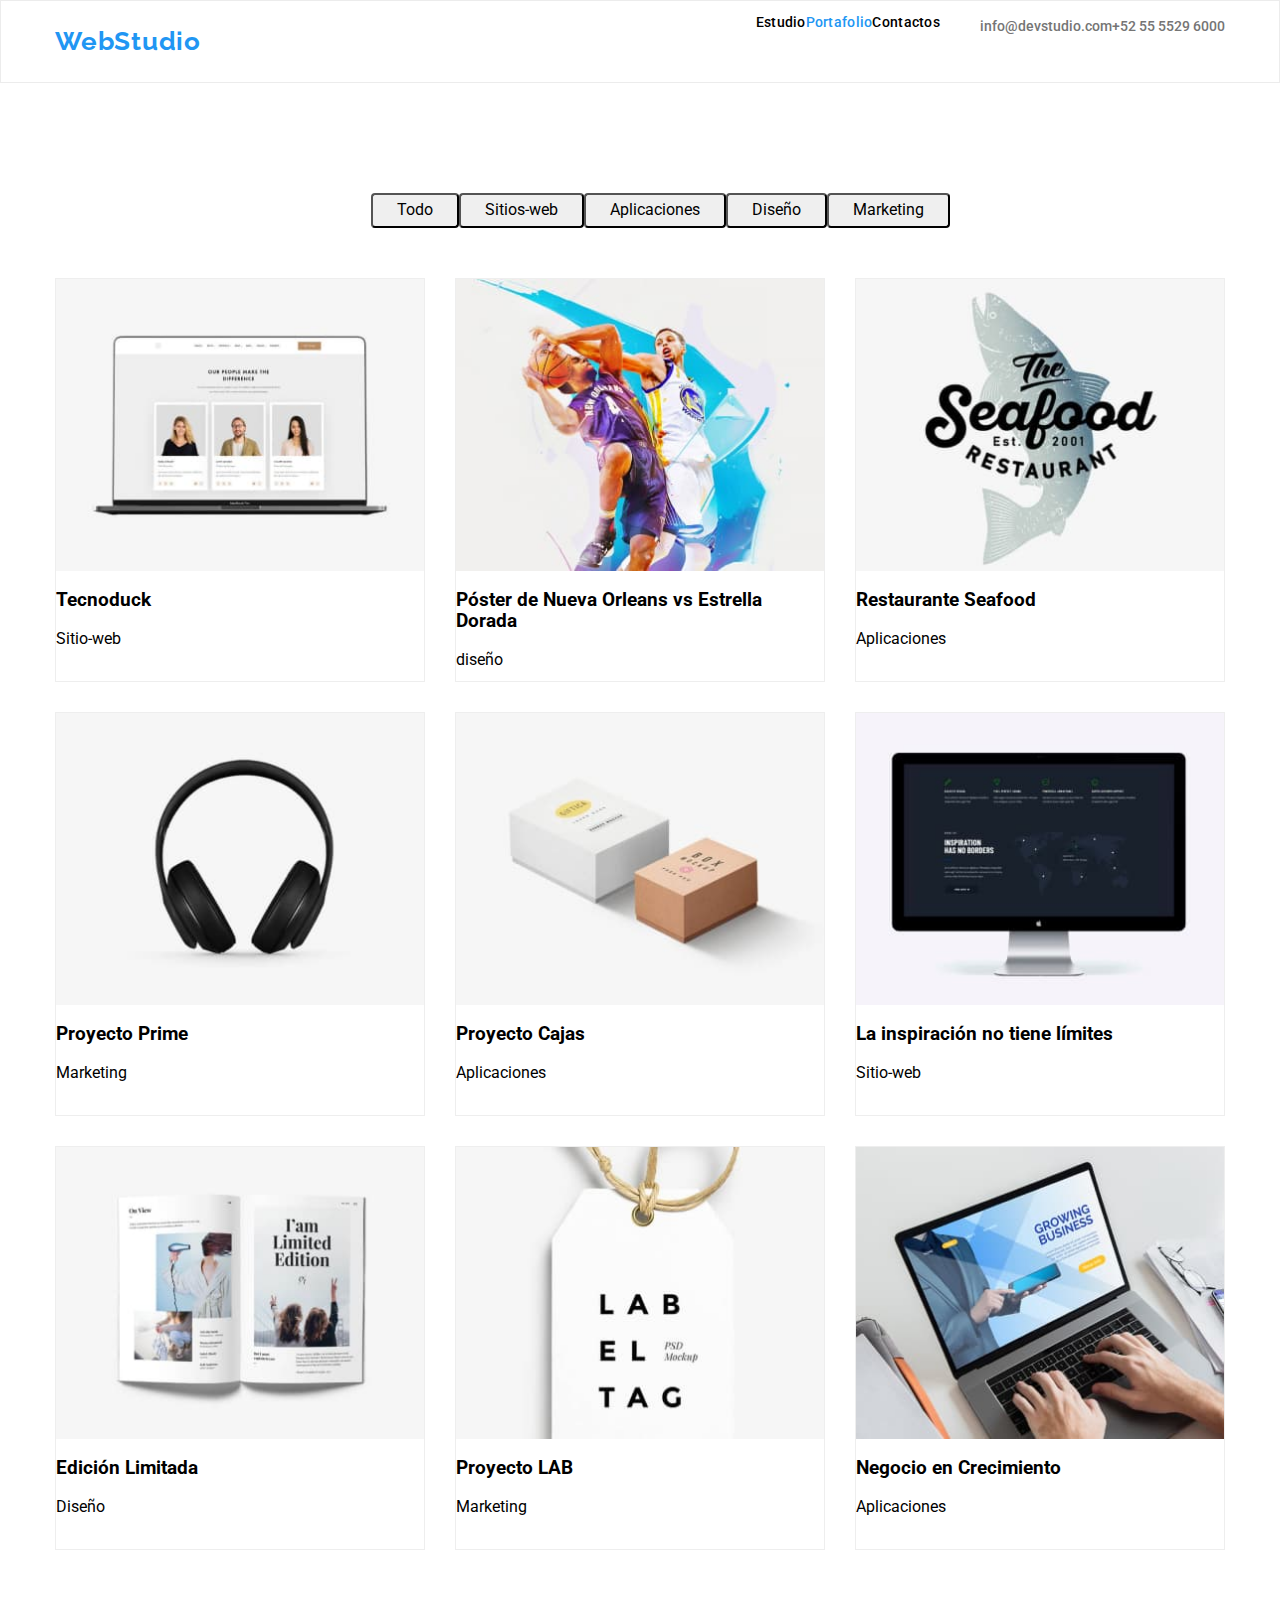
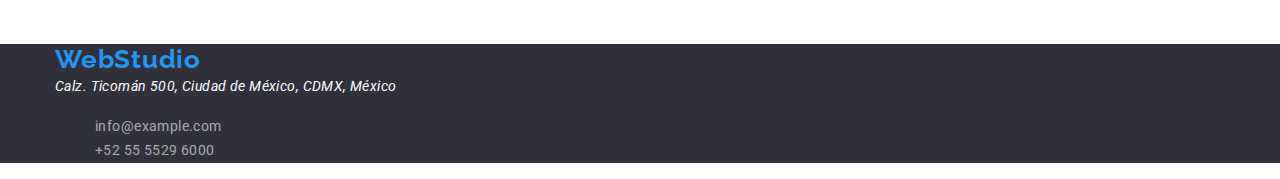
==== portfolio.html @ 45475346 "Fix" ====
<!DOCTYPE html>
<html lang="en">
  <head>
    <meta charset="UTF-8" />
    <meta http-equiv="X-UA-Compatible" content="IE=edge" />
    <meta name="viewport" content="width=device-width, initial-scale=1.0" />
    <title>Portafolio</title>
    <link
      rel="stylesheet"
      href="https://cdnjs.cloudflare.com/ajax/libs/modern-normalize/1.0.0/modern-normalize.min.css"
    />
    <link rel="stylesheet" href="./css/styles.css" />
    <link rel="preconnect" href="https://fonts.googleapis.com" />
    <link rel="preconnect" href="https://fonts.gstatic.com" crossorigin />
    <link
      href="https://fonts.googleapis.com/css2?family=Raleway:ital,wght@0,100;0,200;0,300;0,400;0,500;0,600;0,700;0,800;0,900;1,100;1,200;1,300;1,400;1,500;1,600;1,700;1,800;1,900&family=Roboto:ital,wght@0,100;0,300;0,400;0,500;0,700;0,900;1,100;1,300;1,400;1,500;1,700;1,900&display=swap"
      rel="stylesheet"
    />
  </head>
  <body>
    <section>
      <header>
        <div class="flex container">
          <a class="logo" href="./index.html">WebStudio</a>
          <nav>
            <ul class="flex navigation">
              <li><a class="link-page" href="./index.html">Estudio</a></li>
              <li>
                <a class="link-page current" href="./portfolio.html"
                  >Portafolio</a
                >
              </li>
              <li><a class="link-page" href="/contactos">Contactos</a></li>
            </ul>
          </nav>
          <ul class="flex">
            <li>
              <a
                class="contact-header header-mail"
                href="mailto:info@devstudio.com"
                >info@devstudio.com</a
              >
            </li>
            <li>
              <a class="contact-header header-phone" href="tel:+525555296000"
                >+52 55 5529 6000</a
              >
            </li>
          </ul>
        </div>
      </header>
    </section>
    <section class="section">
      <main>
        <div class="container">
          <ul class="filter flex">
            <li>
              <button class="categories all" type="button">Todo</button>
            </li>
            <li>
              <button class="categories sites" type="button">Sitios-web</button>
            </li>
            <li>
              <button class="categories apps" type="button">
                Aplicaciones
              </button>
            </li>
            <li>
              <button class="categories design" type="button">Diseño</button>
            </li>
            <li>
              <button class="categories marketing" type="button">
                Marketing
              </button>
            </li>
          </ul>
        </div>
        <div class="container">
          <ul class="projects flex">
            <li class="project-card">
              <a href="a">
                <img
                  src="./images/tecnoduck.jpg"
                  alt="Tecnoduck"
                  width="370"
                  height="294"
                />
                <h3>Tecnoduck</h3>
                <p>Sitio-web</p>
              </a>
            </li>
            <li class="project-card">
              <a href="a">
                <img
                  src="./images/poster.jpg"
                  alt="Poster basket"
                  width="370"
                  height="294"
                />
                <h3>Póster de Nueva Orleans vs Estrella Dorada</h3>
                <p>diseño</p>
              </a>
            </li>
            <li class="project-card">
              <a href="a">
                <img
                  src="./images/seafood.jpg"
                  alt="Restaurante Seafood"
                  width="370"
                  height="294"
                />
                <h3>Restaurante Seafood</h3>
                <p>Aplicaciones</p>
              </a>
            </li>
            <li class="project-card">
              <a href="a">
                <img
                  src="./images/prime.jpg"
                  alt="Proyecto Prime"
                  width="370"
                  height="294"
                />
                <h3>Proyecto Prime</h3>
                <p>Marketing</p>
              </a>
            </li>
            <li class="project-card">
              <a href="a">
                <img
                  src="./images/boxes.jpg"
                  alt="Proyecto cajas"
                  width="370"
                  height="294"
                />
                <h3>Proyecto Cajas</h3>
                <p>Aplicaciones</p>
              </a>
            </li>
            <li class="project-card">
              <a href="a">
                <img
                  src="./images/inspiration.jpg"
                  alt="La inspiración no tiene límites"
                  width="370"
                  height="294"
                />
                <h3>La inspiración no tiene límites</h3>
                <p>Sitio-web</p>
              </a>
            </li>
            <li class="project-card">
              <a href="a">
                <img
                  src="./images/limited.jpg"
                  alt="Edición limitada"
                  width="370"
                  height="294"
                />
                <h3>Edición Limitada</h3>
                <p>Diseño</p>
              </a>
            </li>
            <li class="project-card">
              <a href="a">
                <img
                  src="./images/lab.jpg"
                  alt="Proyecto LAB"
                  width="370"
                  height="294"
                />
                <h3>Proyecto LAB</h3>
                <p>Marketing</p>
              </a>
            </li>
            <li class="project-card">
              <a href="a">
                <img
                  src="./images/growing.jpg"
                  alt="Negocio en crecimiento"
                  width="370"
                  height="294"
                />
                <h3>Negocio en Crecimiento</h3>
                <p>Aplicaciones</p>
              </a>
            </li>
          </ul>
        </div>
      </main>
    </section>
    <section>
      <footer>
        <div class="container">
          <a class="logo logo-footer" href="./index.html">WebStudio</a>
          <address>Calz. Ticomán 500, Ciudad de México, CDMX, México</address>
          <ul>
            <li>
              <a
                class="contact-footer footer-mail"
                href="mailto:info@example.com"
                >info@example.com</a
              >
            </li>
            <li>
              <a class="contact-footer footer-phone" href="tel:+525555296000"
                >+52 55 5529 6000</a
              >
            </li>
          </ul>
        </div>
      </footer>
    </section>
  </body>
</html>
---- css/styles.css ----
body {
  font-family: roboto, sans-serif;
  font-style: normal;
  color: #212121;
}

.section {
  padding: 94px 0;
}

.container {
  justify-content: center;
  width: 1200px;
  padding: 0 15px;
  margin: 0 auto;
}

header {
  background: #ffffff;
  border: 1px solid #ececec;
}

img {
  display: block;
  max-width: 100%;
  height: auto;
}

.navigation {
  font-weight: 500;
  font-size: 14px;
  line-height: 1.14;
  letter-spacing: 0.02em;
}

.main-display {
  background: #2f303a;
}

.main-title {
  font-weight: 900;
  font-size: 44px;
  line-height: 1.36;
  text-align: center;
  letter-spacing: 0.06em;
  text-transform: uppercase;
  color: #ffffff;
}

.logo {
  font-family: 'Raleway';
  font-style: normal;
  font-weight: 700;
  font-size: 26px;
  line-height: 1.2;
  letter-spacing: 0.03em;
  color: #2196f3;
  flex: auto;
  justify-content: flex-start;
  margin: 25px 0;
}

button {
  cursor: pointer;
}

button:focus {
  color: #2196f3;
}

.main-button {
  justify-content: center;
  padding: 10px 32px;
  gap: 10px;
  width: 261px;
  height: 50px;
  background: #2196f3;
  box-shadow: 0px 4px 4px rgba(0, 0, 0, 0.15);
  border-radius: 4px;
}

.button-title {
  width: 197px;
  height: 30px;
  font-weight: 700;
  font-size: 16px;
  line-height: 1.88;
  align-items: center;
  text-align: center;
  color: #ffffff;
}

ul {
  list-style: none;
}

.flex {
  display: flex;
}

.features {
  justify-content: space-between;
}

.feature {
  font-weight: 700;
  font-size: 14px;
  line-height: 1.14;
  letter-spacing: 0.03em;
  text-transform: uppercase;
}

.feature-text {
  font-weight: 400;
  font-size: 14px;
  line-height: 1.71;
  letter-spacing: 0.03em;
  color: #757575;
}

a {
  color: black;
  text-decoration: none;
}

a:hover {
  color: #2196f3;
}

a:focus {
  color: #2196f3;
}

.contact-header {
  flex-direction: row;
  justify-content: flex-end;
  color: #757575;
  font-weight: 500;
  font-size: 14px;
  line-height: 1.14;
}

.operations {
  justify-content: center;
}

.operation:not(last-child) {
  margin-right: 30.26px;
}

.operation-title {
  font-weight: 700;
  font-size: 36px;
  line-height: 1.17;
  text-align: center;
  letter-spacing: 0.03em;
}

.center {
  text-align: center;
}

.team {
  background: #f5f4fa;
}

.team-cards {
  justify-content: center;
}

.team-title {
  font-weight: 700;
  font-size: 36px;
  line-height: 1.17;
  text-align: center;
}

.card {
  width: 270px;
  height: 368px;
  background: #ffffff;
}

.card:not(:last-child) {
  margin-right: 36px;
}

.member {
  width: 270px;
  height: 260px;
}

.member-andres {
  font-weight: 500;
  font-size: 16px;
  line-height: 1.19;
  letter-spacing: 0.03em;
}

.member-carla {
  font-weight: 500;
  font-size: 16px;
  line-height: 1.19;
  letter-spacing: 0.03em;
}

.member-mario {
  font-weight: 500;
  font-size: 16px;
  line-height: 1.19;
  letter-spacing: 0.03em;
}

.member-pablo {
  font-weight: 500;
  font-size: 16px;
  line-height: 1.19;
  letter-spacing: 0.03em;
}

.filter:not(:last-child) {
  margin-right: 8px;
}

.filter {
  justify-content: center;
}

.projects {
  margin-top: 50px;
  margin-bottom: 0;
  flex-wrap: wrap;
  padding: 0;
  gap: 30px;
}

.project-card {
  width: 370px;
  height: 404px;
  border: 1px solid #eeeeee;
}

footer {
  background: #2f303a;
}

.contact-footer {
  font-weight: 400;
  font-size: 14px;
  line-height: 1.71;
  letter-spacing: 0.03em;
  color: rgba(255, 255, 255, 0.6);
}

address {
  font-weight: 400;
  font-size: 14px;
  line-height: 1.71;
  letter-spacing: 0.03em;
  color: #ffffff;
}

.categories {
  border-radius: 4px;
  padding: 6px 24px;
}

.categories:hover {
  color: #ffffff;
  background-color: #2196f3;
}

.categories:focus {
  color: #ffffff;
  background-color: #2196f3;
}

.link-page.current {
  color: #2196f3;
}
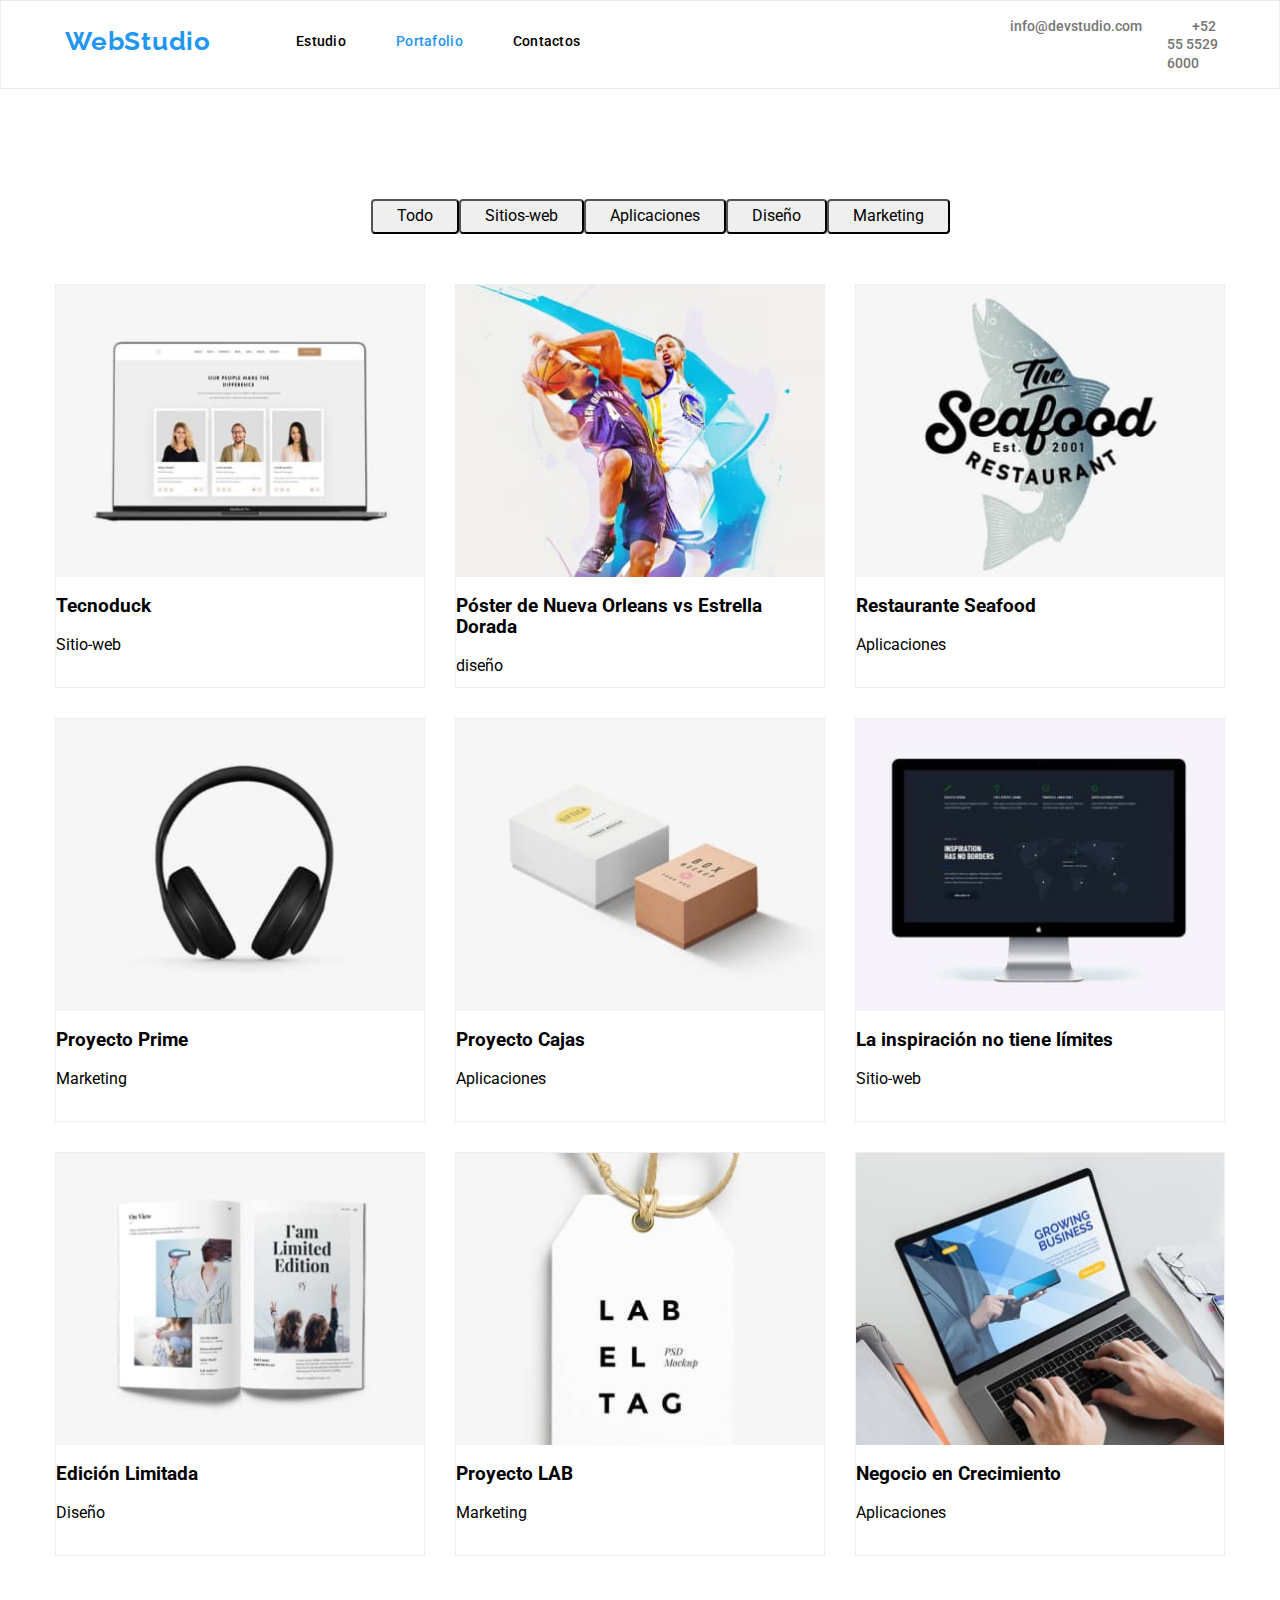
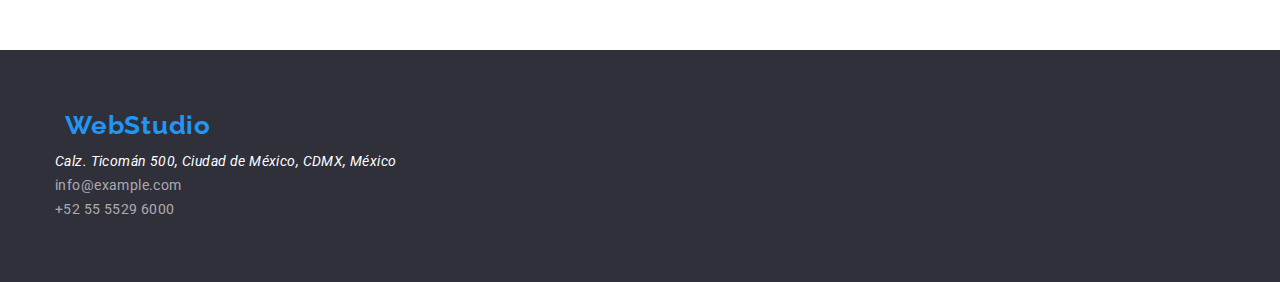
==== commit 15eb479d: "General Corrections and Button Fix" ====
--- a/portfolio.html
+++ b/portfolio.html
@@ -192,22 +192,24 @@
     <section>
       <footer>
         <div class="container">
-          <a class="logo logo-footer" href="./index.html">WebStudio</a>
-          <address>Calz. Ticomán 500, Ciudad de México, CDMX, México</address>
-          <ul>
-            <li>
-              <a
-                class="contact-footer footer-mail"
-                href="mailto:info@example.com"
-                >info@example.com</a
-              >
-            </li>
-            <li>
-              <a class="contact-footer footer-phone" href="tel:+525555296000"
-                >+52 55 5529 6000</a
-              >
-            </li>
-          </ul>
+          <div class="footer-content">
+            <a class="logo logo-footer" href="./index.html">WebStudio</a>
+            <address>Calz. Ticomán 500, Ciudad de México, CDMX, México</address>
+            <ul class="foot-info">
+              <li>
+                <a
+                  class="contact-footer footer-mail"
+                  href="mailto:info@example.com"
+                  >info@example.com</a
+                >
+              </li>
+              <li>
+                <a class="contact-footer footer-phone" href="tel:+525555296000"
+                  >+52 55 5529 6000</a
+                >
+              </li>
+            </ul>
+          </div>
         </div>
       </footer>
     </section>
--- a/css/styles.css
+++ b/css/styles.css
@@ -27,6 +27,8 @@
 }
 
 .navigation {
+  padding: 0;
+  margin: 33px 340px 33px 0;
   font-weight: 500;
   font-size: 14px;
   line-height: 1.14;
@@ -43,21 +45,22 @@
   line-height: 1.36;
   text-align: center;
   letter-spacing: 0.06em;
-  text-transform: uppercase;
   color: #ffffff;
 }
 
 .logo {
   font-family: 'Raleway';
-  font-style: normal;
   font-weight: 700;
   font-size: 26px;
   line-height: 1.2;
   letter-spacing: 0.03em;
   color: #2196f3;
-  flex: auto;
-  justify-content: flex-start;
-  margin: 25px 0;
+  padding: 10px;
+  margin: 15px 50px 15px 0;
+}
+
+.link-page {
+  padding: 15px 25px;
 }
 
 button {
@@ -69,24 +72,16 @@
 }
 
 .main-button {
-  justify-content: center;
   padding: 10px 32px;
-  gap: 10px;
-  width: 261px;
-  height: 50px;
   background: #2196f3;
-  box-shadow: 0px 4px 4px rgba(0, 0, 0, 0.15);
   border-radius: 4px;
+  margin 0 auto;
 }
 
 .button-title {
-  width: 197px;
-  height: 30px;
   font-weight: 700;
   font-size: 16px;
   line-height: 1.88;
-  align-items: center;
-  text-align: center;
   color: #ffffff;
 }
 
@@ -99,7 +94,8 @@
 }
 
 .features {
-  justify-content: space-between;
+  padding: 0;
+  gap: 30px;
 }
 
 .feature {
@@ -132,12 +128,20 @@
 }
 
 .contact-header {
-  flex-direction: row;
-  justify-content: flex-end;
+  padding: 0;
+  margin: 33px 0;
   color: #757575;
   font-weight: 500;
   font-size: 14px;
   line-height: 1.14;
+}
+
+.header-mail {
+  padding: 5px 25px;
+}
+
+.header-phone {
+  padding: 5px 5px 5px 25px;
 }
 
 .operations {
@@ -241,6 +245,7 @@
 }
 
 footer {
+  display: flex;
   background: #2f303a;
 }
 
@@ -258,6 +263,7 @@
   line-height: 1.71;
   letter-spacing: 0.03em;
   color: #ffffff;
+  margin-top: 9px;
 }
 
 .categories {
@@ -278,3 +284,13 @@
 .link-page.current {
   color: #2196f3;
 }
+
+.foot-info {
+  padding: 0;
+  margin: 0;
+}
+
+.footer-content {
+  margin: 60px 0;
+  justify-text: center;
+}
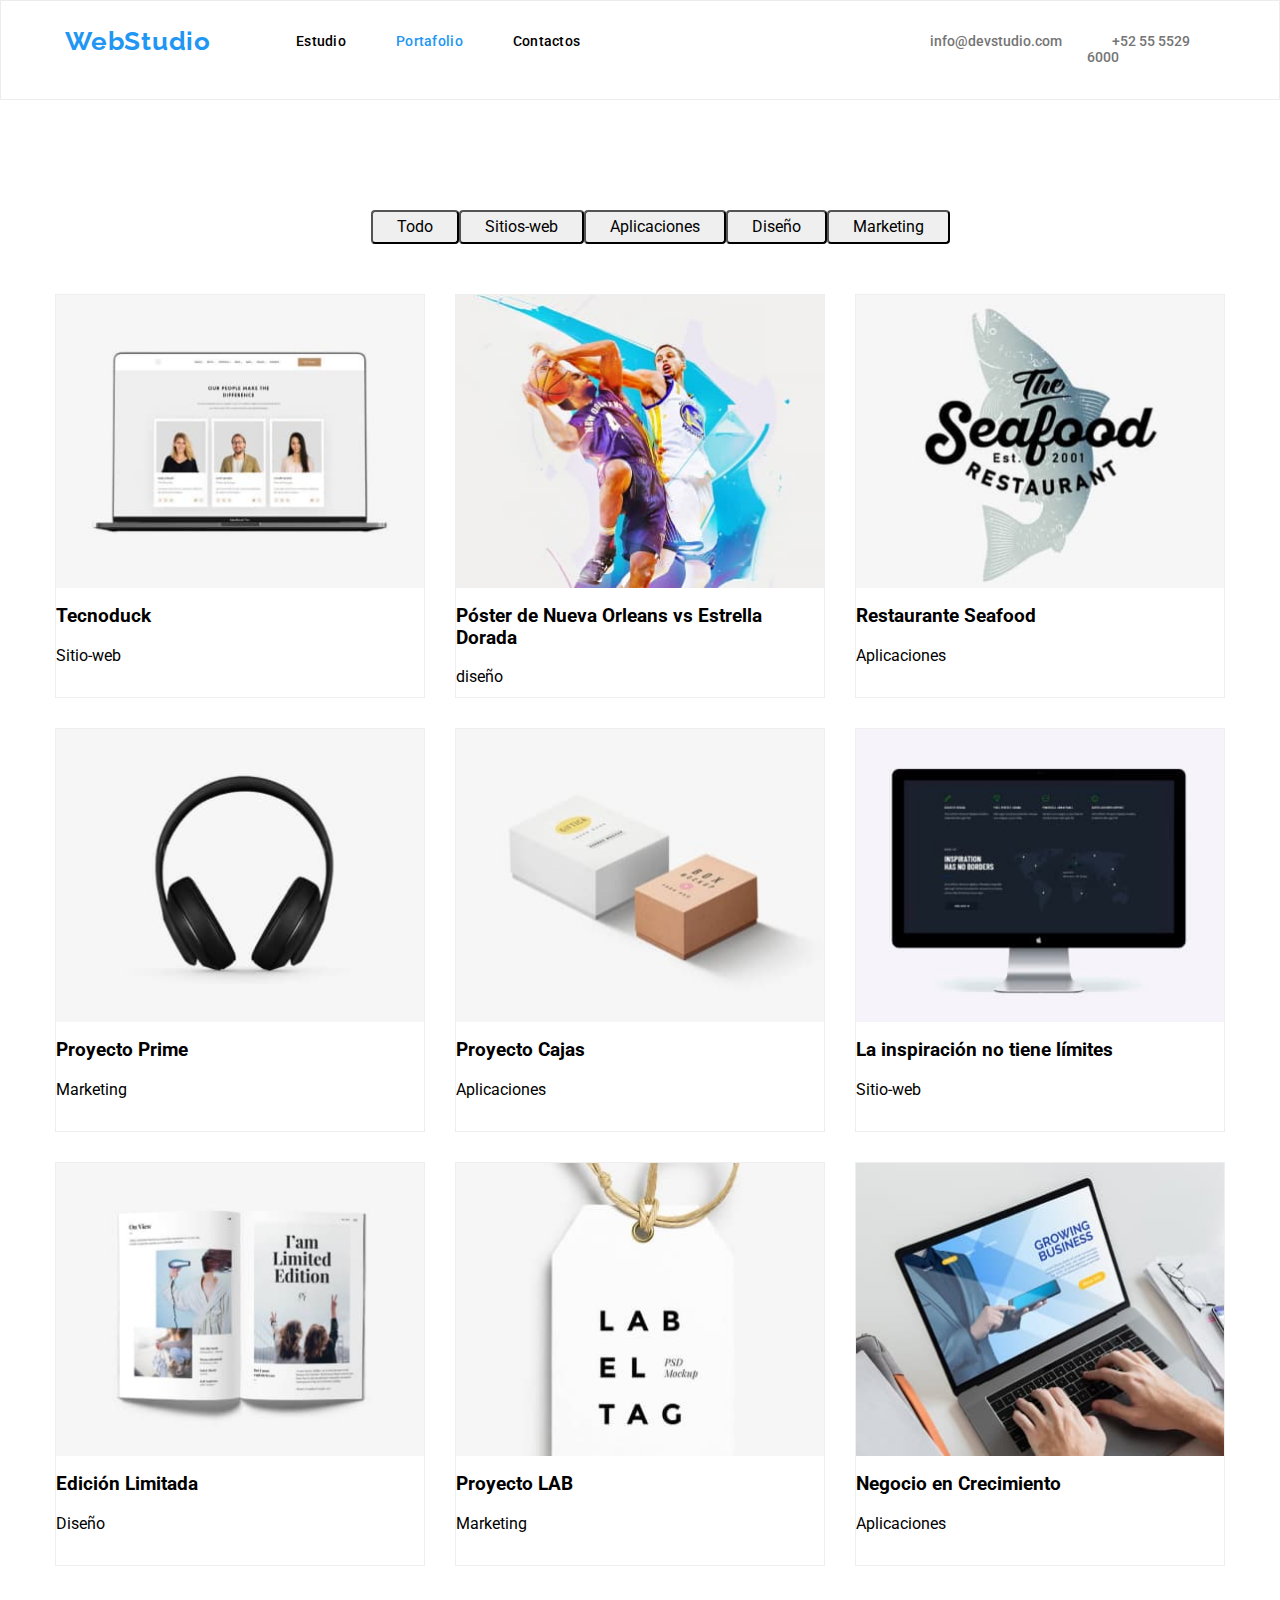
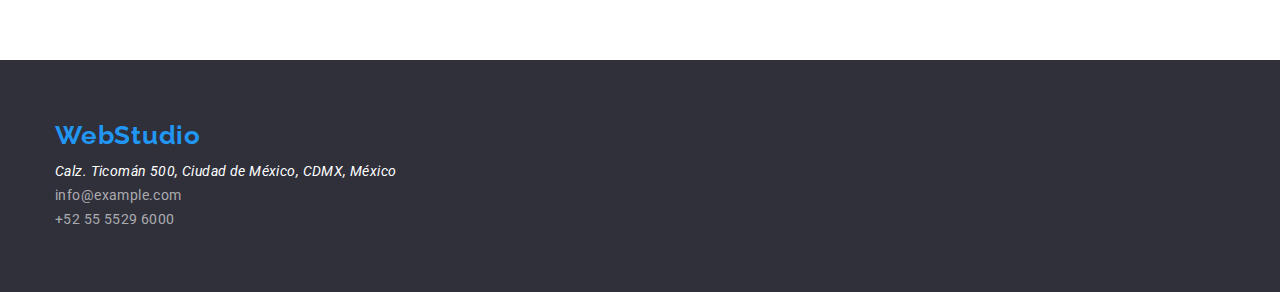
==== commit d0722559: "Logo Fix" ====
--- a/portfolio.html
+++ b/portfolio.html
@@ -21,7 +21,7 @@
     <section>
       <header>
         <div class="flex container">
-          <a class="logo" href="./index.html">WebStudio</a>
+          <a class="header-logo logo" href="./index.html">WebStudio</a>
           <nav>
             <ul class="flex navigation">
               <li><a class="link-page" href="./index.html">Estudio</a></li>
@@ -33,16 +33,14 @@
               <li><a class="link-page" href="/contactos">Contactos</a></li>
             </ul>
           </nav>
-          <ul class="flex">
-            <li>
-              <a
-                class="contact-header header-mail"
-                href="mailto:info@devstudio.com"
+          <ul class="contact-header flex">
+            <li>
+              <a class="header-mail" href="mailto:info@devstudio.com"
                 >info@devstudio.com</a
               >
             </li>
             <li>
-              <a class="contact-header header-phone" href="tel:+525555296000"
+              <a class="header-phone" href="tel:+525555296000"
                 >+52 55 5529 6000</a
               >
             </li>
--- a/css/styles.css
+++ b/css/styles.css
@@ -6,6 +6,10 @@
 
 .section {
   padding: 94px 0;
+}
+
+.semi-section {
+  padding: 94px 0 0 0;
 }
 
 .container {
@@ -28,7 +32,7 @@
 
 .navigation {
   padding: 0;
-  margin: 33px 340px 33px 0;
+  margin: 33px 300px 33px 0;
   font-weight: 500;
   font-size: 14px;
   line-height: 1.14;
@@ -55,12 +59,15 @@
   line-height: 1.2;
   letter-spacing: 0.03em;
   color: #2196f3;
+}
+
+.header-logo {
   padding: 10px;
   margin: 15px 50px 15px 0;
 }
 
 .link-page {
-  padding: 15px 25px;
+  margin: 15px 25px;
 }
 
 button {
@@ -75,7 +82,7 @@
   padding: 10px 32px;
   background: #2196f3;
   border-radius: 4px;
-  margin 0 auto;
+  margin: 0 auto;
 }
 
 .button-title {
@@ -129,27 +136,25 @@
 
 .contact-header {
   padding: 0;
-  margin: 33px 0;
+  margin: 33px 0 33px 0;
+  font-weight: 500;
+  font-size: 14px;
+  line-height: 1.14;
+}
+
+.header-mail {
   color: #757575;
-  font-weight: 500;
-  font-size: 14px;
-  line-height: 1.14;
-}
-
-.header-mail {
-  padding: 5px 25px;
+  margin: 5px 25px;
 }
 
 .header-phone {
-  padding: 5px 5px 5px 25px;
+  color: #757575;
+  margin: 5px 5px 5px 25px;
 }
 
 .operations {
-  justify-content: center;
-}
-
-.operation:not(last-child) {
-  margin-right: 30.26px;
+  padding: 0;
+  gap: 30.26px;
 }
 
 .operation-title {
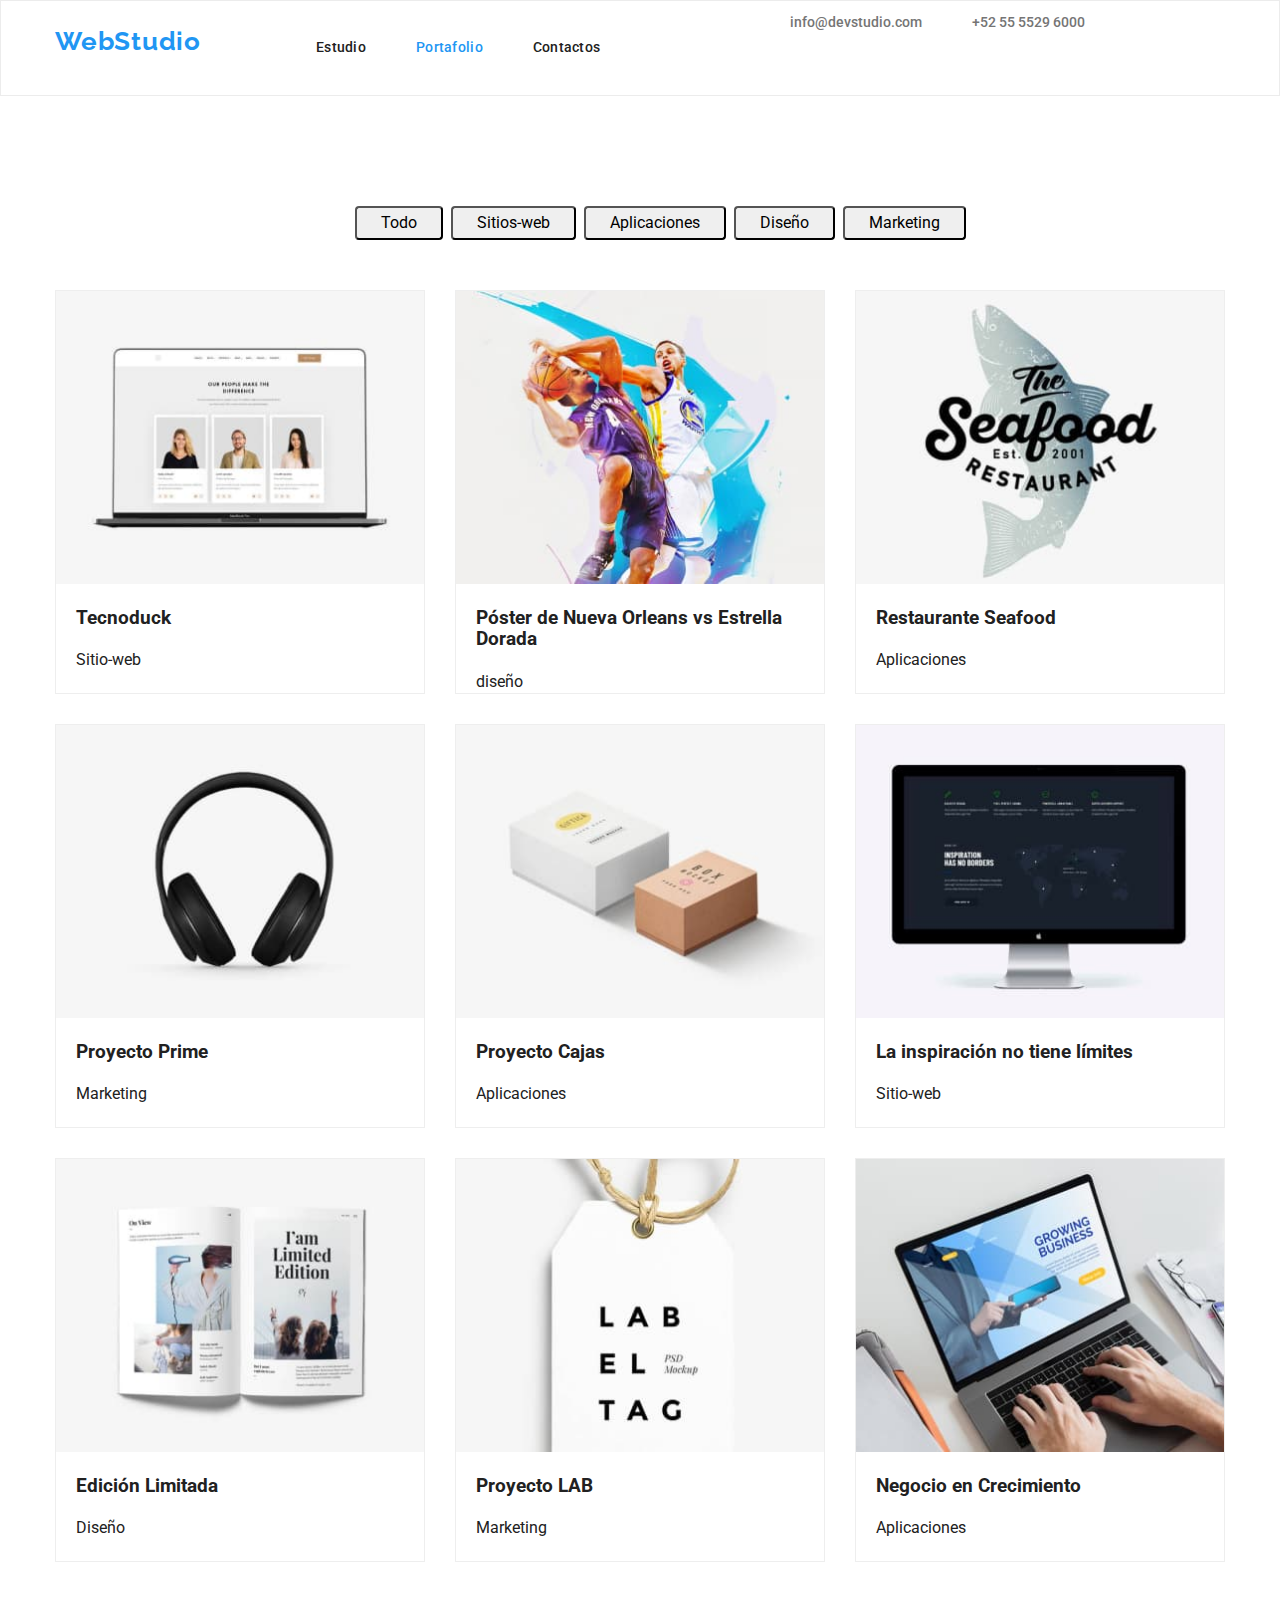
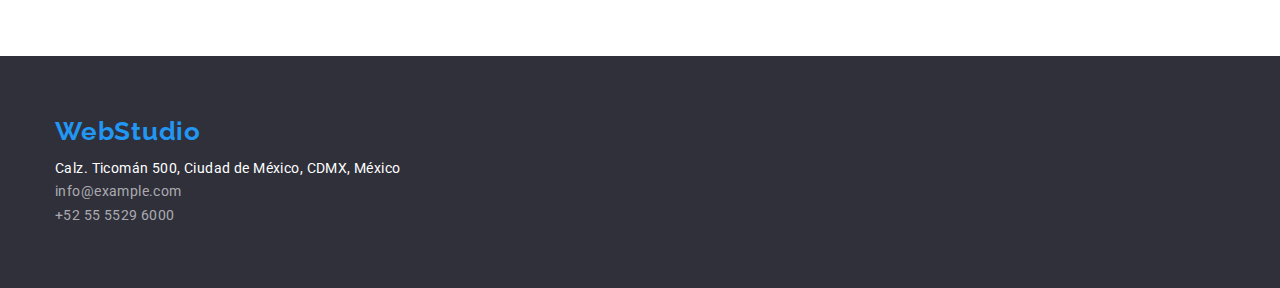
==== commit 87145bc3: "Correction 1" ====
--- a/portfolio.html
+++ b/portfolio.html
@@ -18,8 +18,8 @@
     />
   </head>
   <body>
-    <section>
-      <header>
+    <header>
+      <section>
         <div class="flex container">
           <a class="header-logo logo" href="./index.html">WebStudio</a>
           <nav>
@@ -46,10 +46,10 @@
             </li>
           </ul>
         </div>
-      </header>
-    </section>
-    <section class="section">
-      <main>
+      </section>
+    </header>
+    <main>
+      <section class="section">
         <div class="container">
           <ul class="filter flex">
             <li>
@@ -83,9 +83,10 @@
                   width="370"
                   height="294"
                 />
-                <h3>Tecnoduck</h3>
+                <div class="project-description">
+                <h3 class="project-title">Tecnoduck</h3>
                 <p>Sitio-web</p>
-              </a>
+              </a></div>
             </li>
             <li class="project-card">
               <a href="a">
@@ -95,9 +96,12 @@
                   width="370"
                   height="294"
                 />
-                <h3>Póster de Nueva Orleans vs Estrella Dorada</h3>
+                <div class="project-description">
+                <h3 class="project-title">
+                  Póster de Nueva Orleans vs Estrella Dorada
+                </h3>
                 <p>diseño</p>
-              </a>
+              </a></div>
             </li>
             <li class="project-card">
               <a href="a">
@@ -107,9 +111,10 @@
                   width="370"
                   height="294"
                 />
-                <h3>Restaurante Seafood</h3>
+                <div class="project-description">
+                <h3 class="project-title">Restaurante Seafood</h3>
                 <p>Aplicaciones</p>
-              </a>
+              </a></div>
             </li>
             <li class="project-card">
               <a href="a">
@@ -119,9 +124,10 @@
                   width="370"
                   height="294"
                 />
-                <h3>Proyecto Prime</h3>
+                <div class="project-description">
+                <h3 class="project-title">Proyecto Prime</h3>
                 <p>Marketing</p>
-              </a>
+              </a></div>
             </li>
             <li class="project-card">
               <a href="a">
@@ -131,9 +137,10 @@
                   width="370"
                   height="294"
                 />
-                <h3>Proyecto Cajas</h3>
+                <div class="project-description">
+                <h3 class="project-title">Proyecto Cajas</h3>
                 <p>Aplicaciones</p>
-              </a>
+              </a></div>
             </li>
             <li class="project-card">
               <a href="a">
@@ -143,9 +150,10 @@
                   width="370"
                   height="294"
                 />
-                <h3>La inspiración no tiene límites</h3>
+                <div class="project-description">
+                <h3 class="project-title">La inspiración no tiene límites</h3>
                 <p>Sitio-web</p>
-              </a>
+              </a></div>
             </li>
             <li class="project-card">
               <a href="a">
@@ -155,9 +163,10 @@
                   width="370"
                   height="294"
                 />
-                <h3>Edición Limitada</h3>
+                <div class="project-description">
+                <h3 class="project-title">Edición Limitada</h3>
                 <p>Diseño</p>
-              </a>
+              </a></div>
             </li>
             <li class="project-card">
               <a href="a">
@@ -167,9 +176,10 @@
                   width="370"
                   height="294"
                 />
-                <h3>Proyecto LAB</h3>
+                <div class="project-description">
+                <h3 class="project-title">Proyecto LAB</h3>
                 <p>Marketing</p>
-              </a>
+              </a></div>
             </li>
             <li class="project-card">
               <a href="a">
@@ -179,37 +189,36 @@
                   width="370"
                   height="294"
                 />
-                <h3>Negocio en Crecimiento</h3>
+                <div class="project-description">
+                <h3 class="project-title">Negocio en Crecimiento</h3>
                 <p>Aplicaciones</p>
-              </a>
-            </li>
-          </ul>
-        </div>
-      </main>
-    </section>
-    <section>
-      <footer>
+              </a></div>
+            </li>
+          </ul>
+        </div>
+      </section>
+    </main>
+    <footer>
+      <section>
         <div class="container">
-          <div class="footer-content">
-            <a class="logo logo-footer" href="./index.html">WebStudio</a>
-            <address>Calz. Ticomán 500, Ciudad de México, CDMX, México</address>
-            <ul class="foot-info">
-              <li>
-                <a
-                  class="contact-footer footer-mail"
-                  href="mailto:info@example.com"
-                  >info@example.com</a
-                >
-              </li>
-              <li>
-                <a class="contact-footer footer-phone" href="tel:+525555296000"
-                  >+52 55 5529 6000</a
-                >
-              </li>
-            </ul>
-          </div>
-        </div>
-      </footer>
-    </section>
+          <a class="logo logo-footer" href="./index.html">WebStudio</a>
+          <address>Calz. Ticomán 500, Ciudad de México, CDMX, México</address>
+          <ul class="foot-info">
+            <li>
+              <a
+                class="contact-footer footer-mail"
+                href="mailto:info@example.com"
+                >info@example.com</a
+              >
+            </li>
+            <li>
+              <a class="contact-footer footer-phone" href="tel:+525555296000"
+                >+52 55 5529 6000</a
+              >
+            </li>
+          </ul>
+        </div>
+      </section>
+    </footer>
   </body>
 </html>
--- a/css/styles.css
+++ b/css/styles.css
@@ -1,3 +1,24 @@
+html {
+  box-sizing: border-box;
+}
+
+*,
+*::after,
+*::before {
+  box-sizing: inherit;
+}
+
+h1,
+h2,
+h3,
+h4,
+h5,
+h6,
+p {
+  margin-top: 0;
+  margin-bottom: 0;
+}
+
 body {
   font-family: roboto, sans-serif;
   font-style: normal;
@@ -13,7 +34,6 @@
 }
 
 .container {
-  justify-content: center;
   width: 1200px;
   padding: 0 15px;
   margin: 0 auto;
@@ -31,8 +51,8 @@
 }
 
 .navigation {
-  padding: 0;
-  margin: 33px 300px 33px 0;
+  margin-left: 90px;
+  padding: 25px 0;
   font-weight: 500;
   font-size: 14px;
   line-height: 1.14;
@@ -62,8 +82,7 @@
 }
 
 .header-logo {
-  padding: 10px;
-  margin: 15px 50px 15px 0;
+  margin: 25px 0;
 }
 
 .link-page {
@@ -121,8 +140,14 @@
   color: #757575;
 }
 
+.ul {
+  list-style: none;
+  padding-left: 0;
+  margin: 0;
+}
+
 a {
-  color: black;
+  color: inherit;
   text-decoration: none;
 }
 
@@ -135,8 +160,7 @@
 }
 
 .contact-header {
-  padding: 0;
-  margin: 33px 0 33px 0;
+  margin-left: 100px;
   font-weight: 500;
   font-size: 14px;
   line-height: 1.14;
@@ -227,12 +251,9 @@
   letter-spacing: 0.03em;
 }
 
-.filter:not(:last-child) {
-  margin-right: 8px;
-}
-
 .filter {
   justify-content: center;
+  gap: 8px;
 }
 
 .projects {
@@ -243,6 +264,14 @@
   gap: 30px;
 }
 
+.project-title {
+  padding: 0 0 22px 0;
+}
+
+.project-description {
+  padding: 24px 20px;
+}
+
 .project-card {
   width: 370px;
   height: 404px;
@@ -250,7 +279,7 @@
 }
 
 footer {
-  display: flex;
+  padding: 60px 0;
   background: #2f303a;
 }
 
@@ -263,6 +292,7 @@
 }
 
 address {
+  font-style: inherit;
   font-weight: 400;
   font-size: 14px;
   line-height: 1.71;
@@ -294,8 +324,3 @@
   padding: 0;
   margin: 0;
 }
-
-.footer-content {
-  margin: 60px 0;
-  justify-text: center;
-}
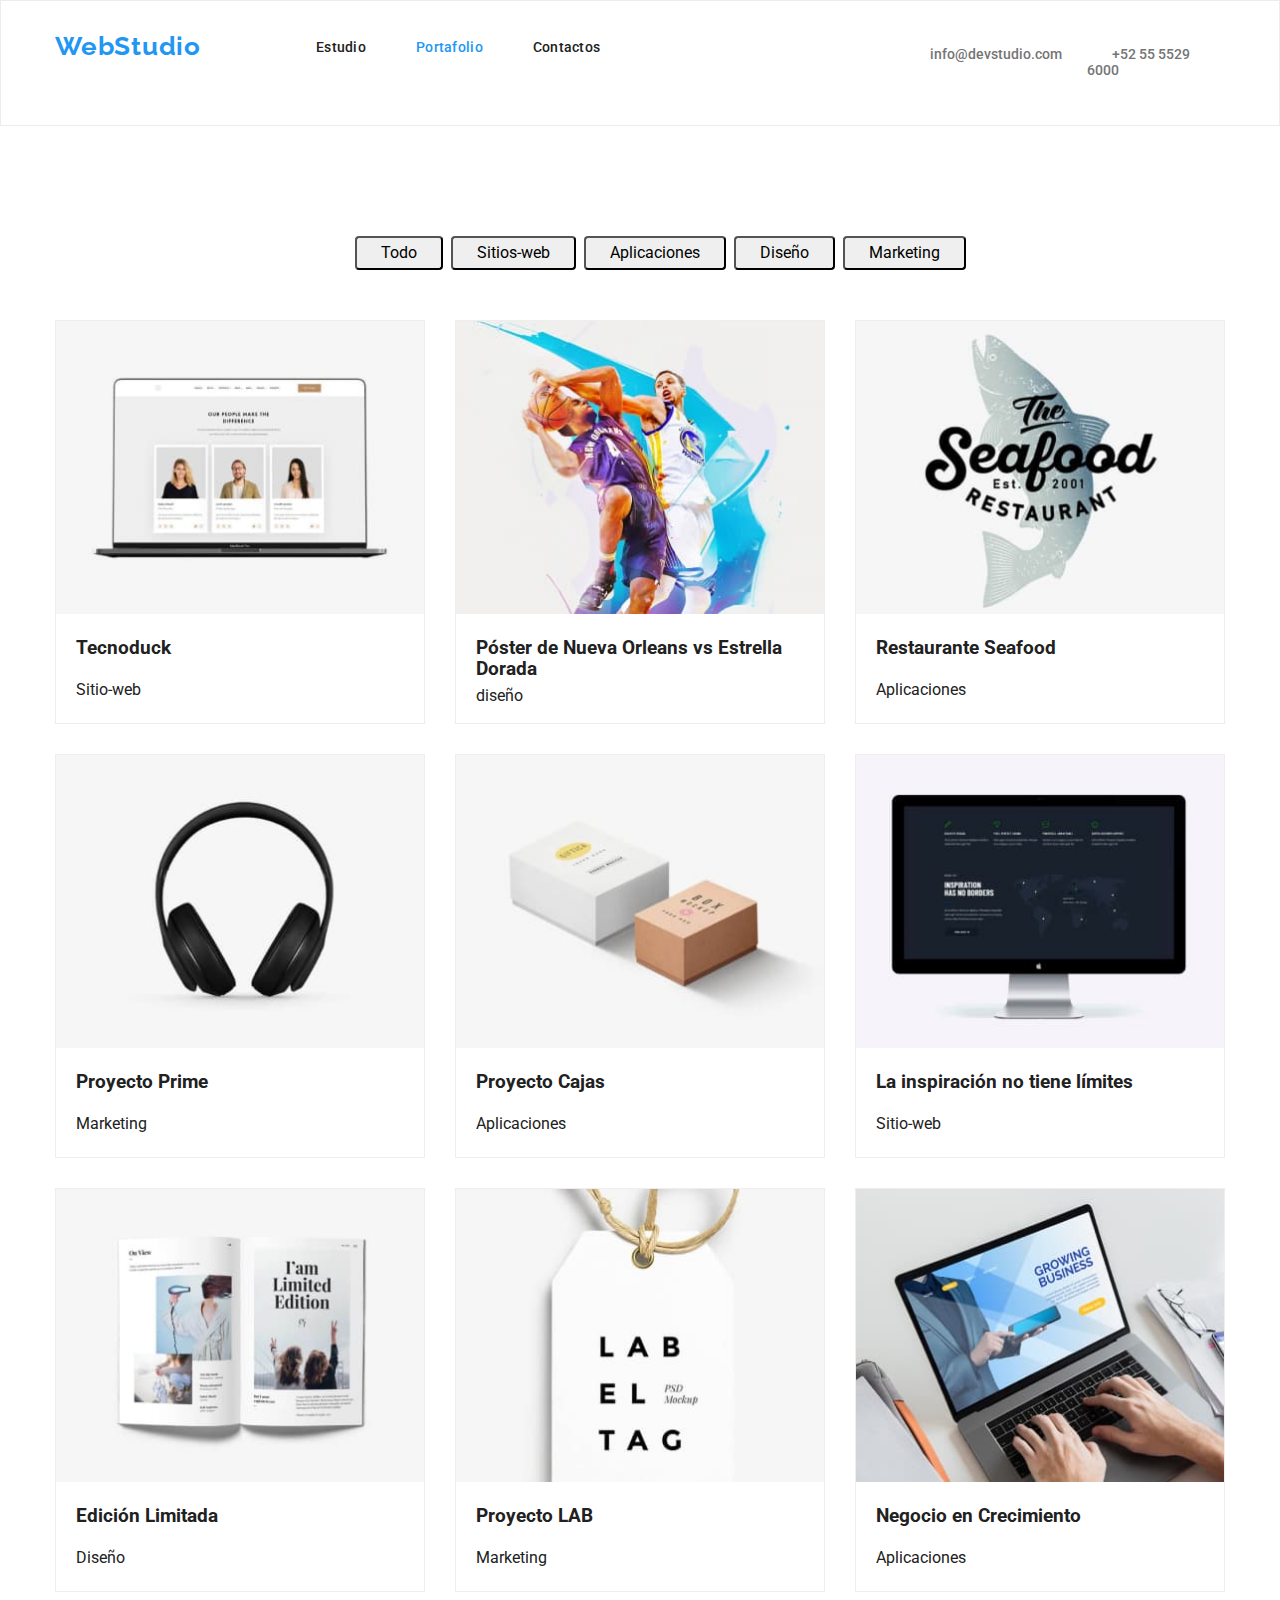
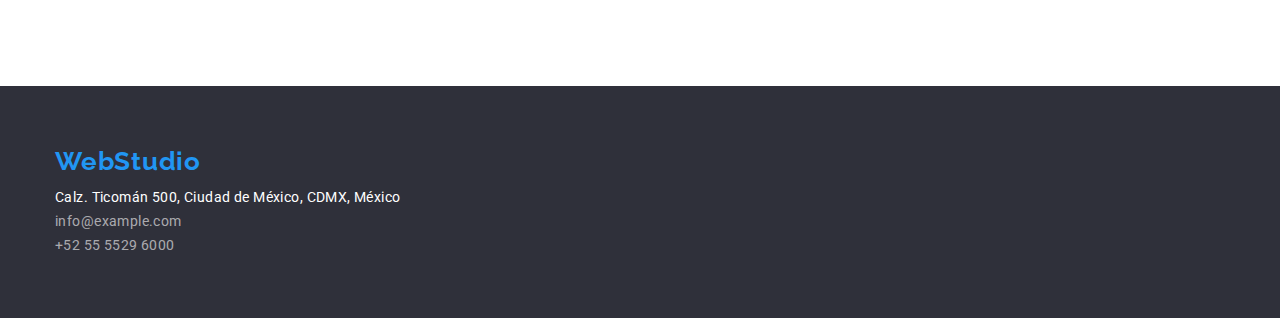
==== commit c06989ef: "Fix" ====
--- a/portfolio.html
+++ b/portfolio.html
@@ -97,7 +97,7 @@
                   height="294"
                 />
                 <div class="project-description">
-                <h3 class="project-title">
+                <h3 class="basket">
                   Póster de Nueva Orleans vs Estrella Dorada
                 </h3>
                 <p>diseño</p>
--- a/css/styles.css
+++ b/css/styles.css
@@ -15,8 +15,7 @@
 h5,
 h6,
 p {
-  margin-top: 0;
-  margin-bottom: 0;
+  margin: 0 auto;
 }
 
 body {
@@ -64,6 +63,8 @@
 }
 
 .main-title {
+  width: 696px;
+  padding: 30px 0;
   font-weight: 900;
   font-size: 44px;
   line-height: 1.36;
@@ -82,7 +83,7 @@
 }
 
 .header-logo {
-  margin: 25px 0;
+  margin: 30px 0;
 }
 
 .link-page {
@@ -160,7 +161,8 @@
 }
 
 .contact-header {
-  margin-left: 100px;
+  margin-left: 280px;
+  padding: 32px 0px;
   font-weight: 500;
   font-size: 14px;
   line-height: 1.14;
@@ -278,6 +280,10 @@
   border: 1px solid #eeeeee;
 }
 
+.basket {
+  padding: 0 0 6px 0;
+}
+
 footer {
   padding: 60px 0;
   background: #2f303a;
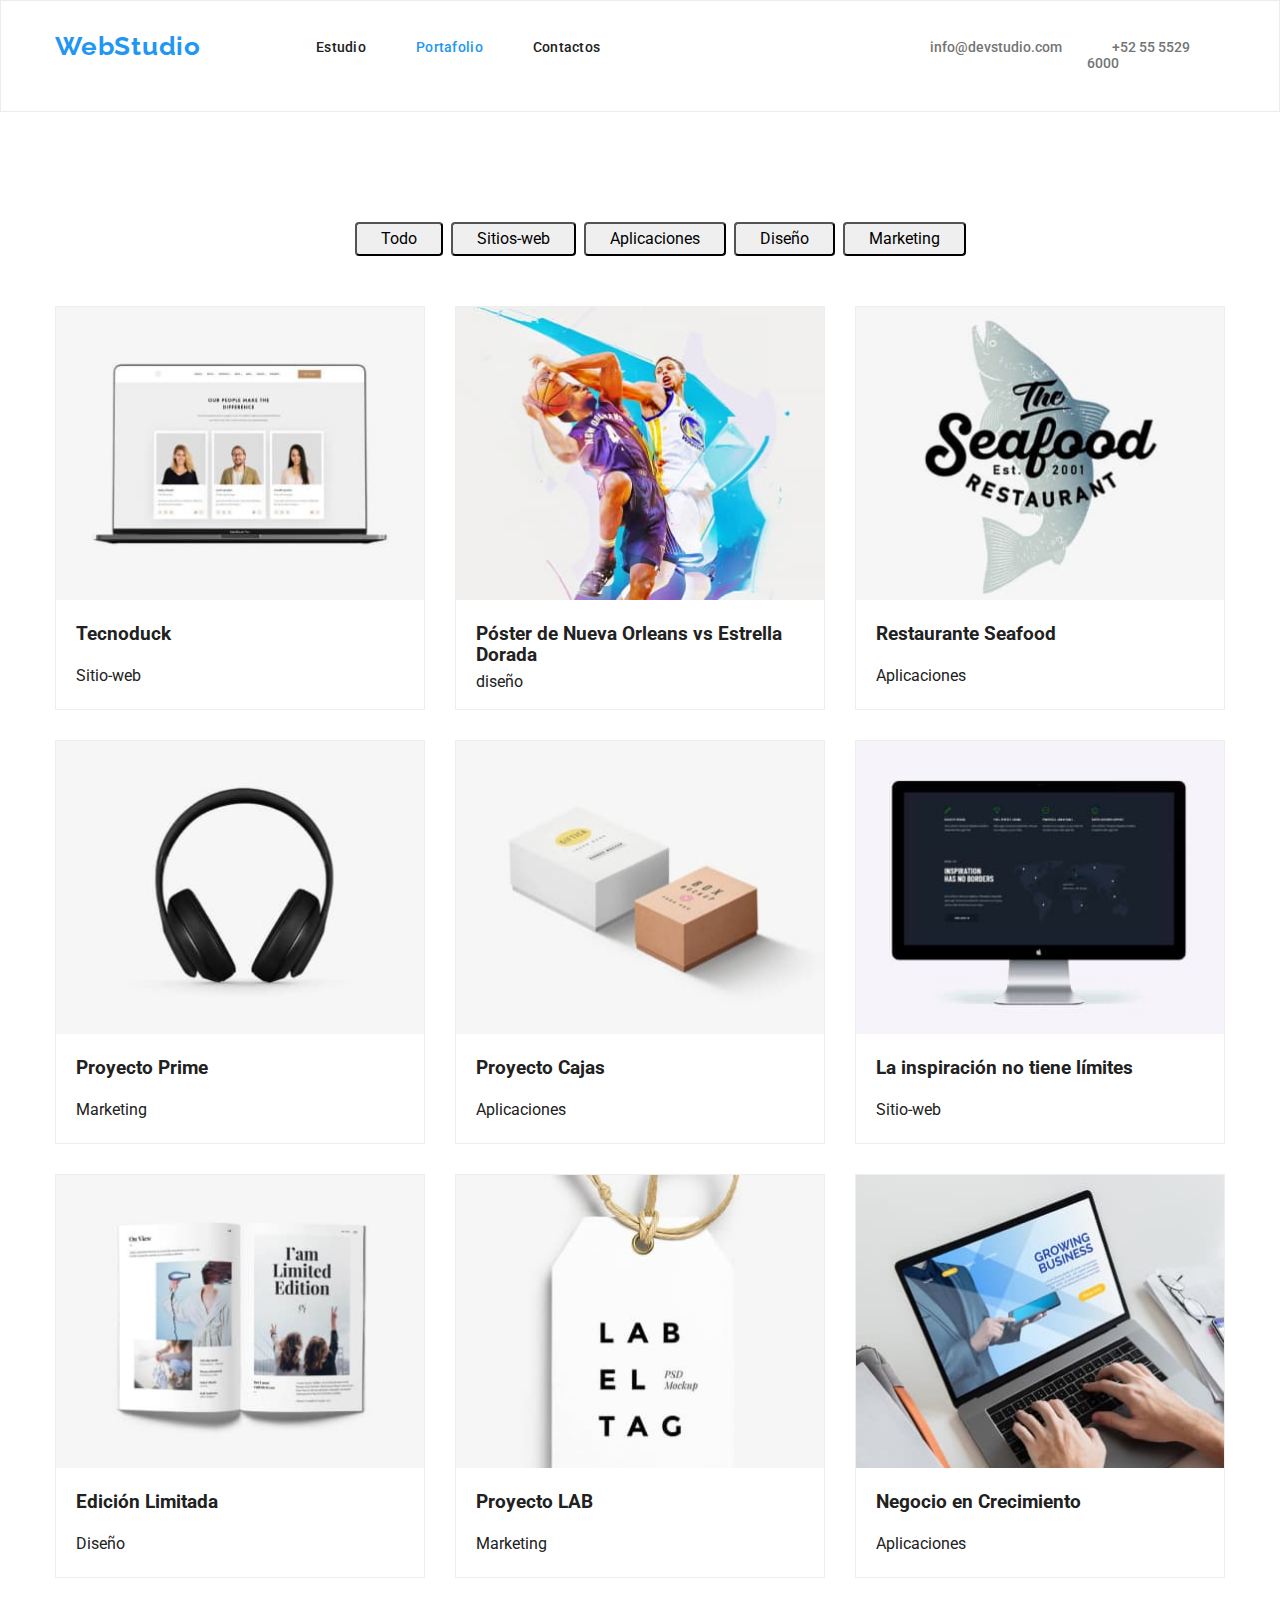
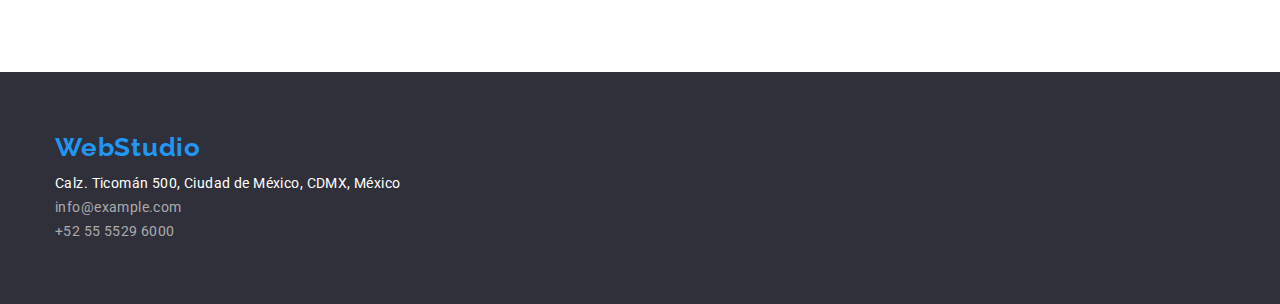
==== commit 3bbe528e: "Fix" ====
--- a/portfolio.html
+++ b/portfolio.html
@@ -72,8 +72,6 @@
               </button>
             </li>
           </ul>
-        </div>
-        <div class="container">
           <ul class="projects flex">
             <li class="project-card">
               <a href="a">
--- a/css/styles.css
+++ b/css/styles.css
@@ -162,7 +162,7 @@
 
 .contact-header {
   margin-left: 280px;
-  padding: 32px 0px;
+  padding: 25px 0px;
   font-weight: 500;
   font-size: 14px;
   line-height: 1.14;
@@ -201,6 +201,7 @@
 
 .team-cards {
   justify-content: center;
+  padding: 0;
 }
 
 .team-title {
@@ -226,6 +227,7 @@
 }
 
 .member-andres {
+  padding: 30px;
   font-weight: 500;
   font-size: 16px;
   line-height: 1.19;
@@ -233,6 +235,7 @@
 }
 
 .member-carla {
+  padding: 30px;
   font-weight: 500;
   font-size: 16px;
   line-height: 1.19;
@@ -240,6 +243,7 @@
 }
 
 .member-mario {
+  padding: 30px;
   font-weight: 500;
   font-size: 16px;
   line-height: 1.19;
@@ -247,10 +251,15 @@
 }
 
 .member-pablo {
+  padding: 30px;
   font-weight: 500;
   font-size: 16px;
   line-height: 1.19;
   letter-spacing: 0.03em;
+}
+
+.member-text {
+  color: rgba(255, 255, 255, 0.6);
 }
 
 .filter {
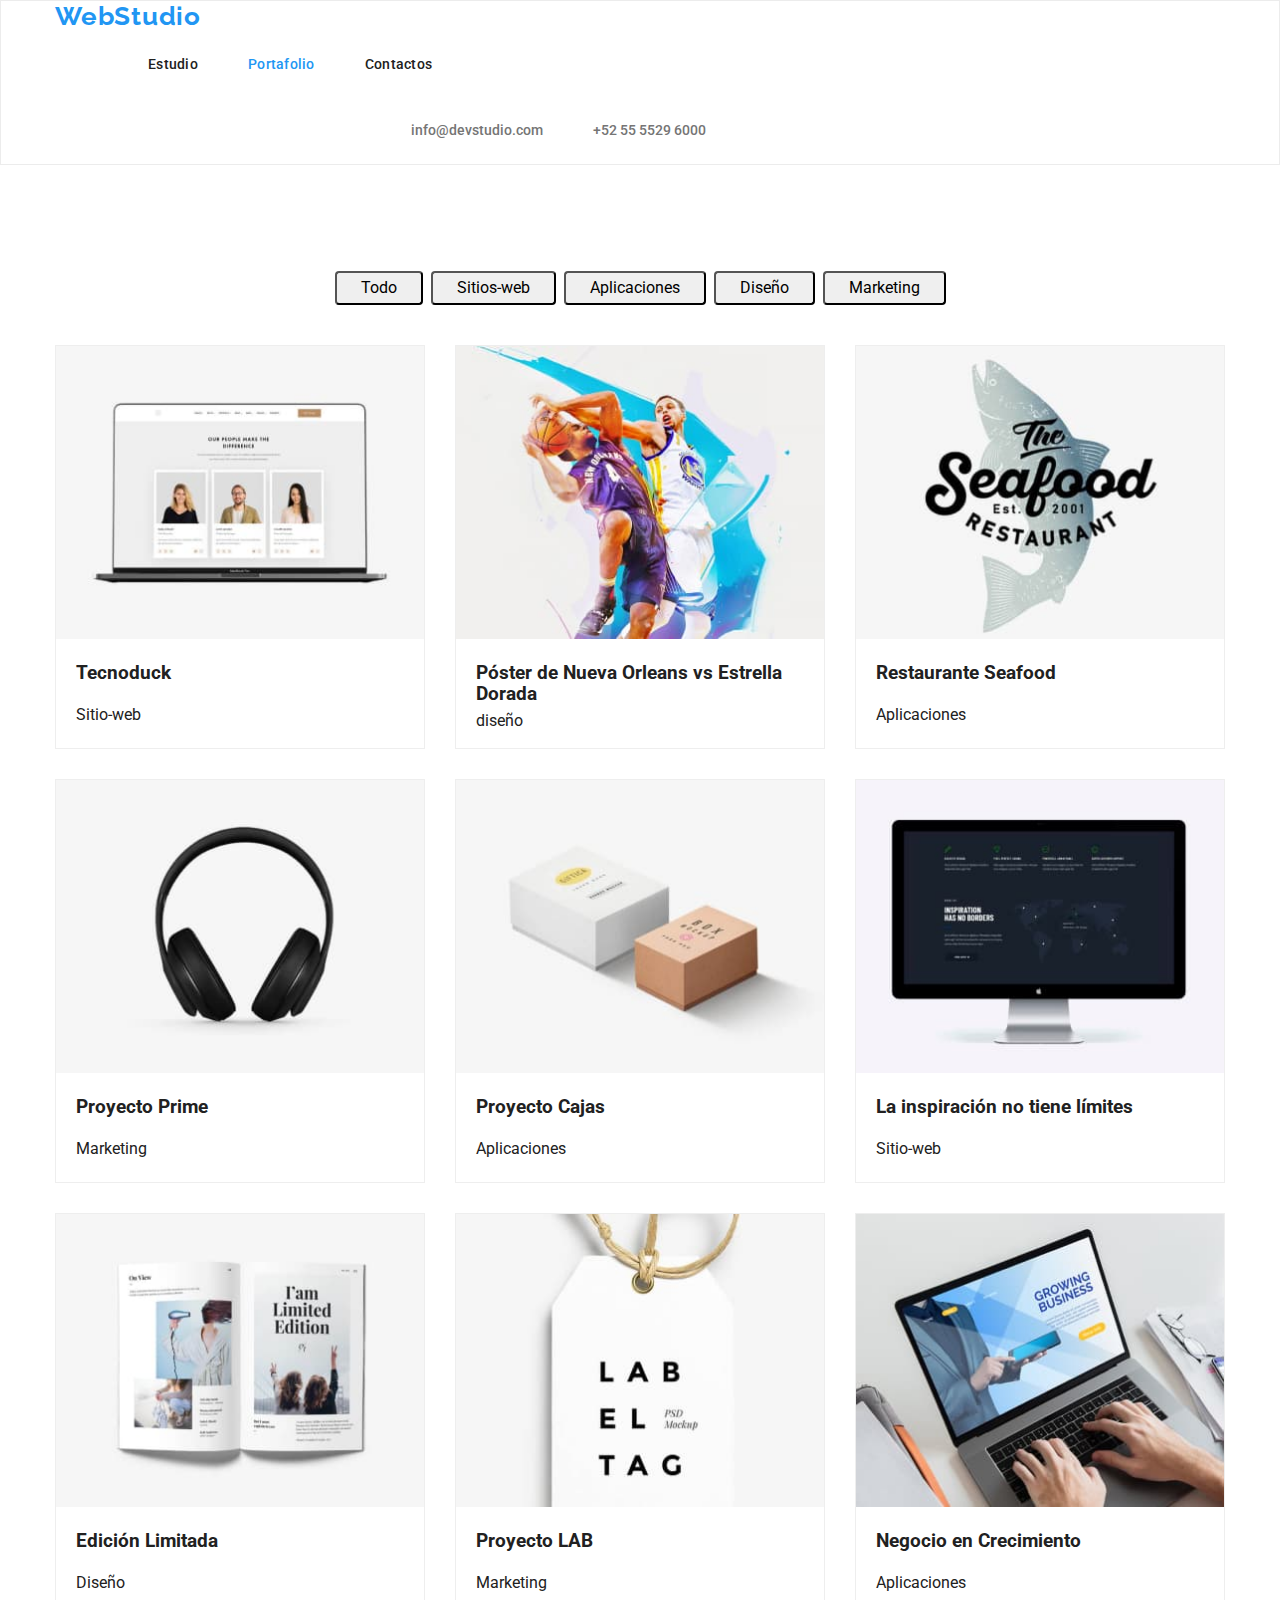
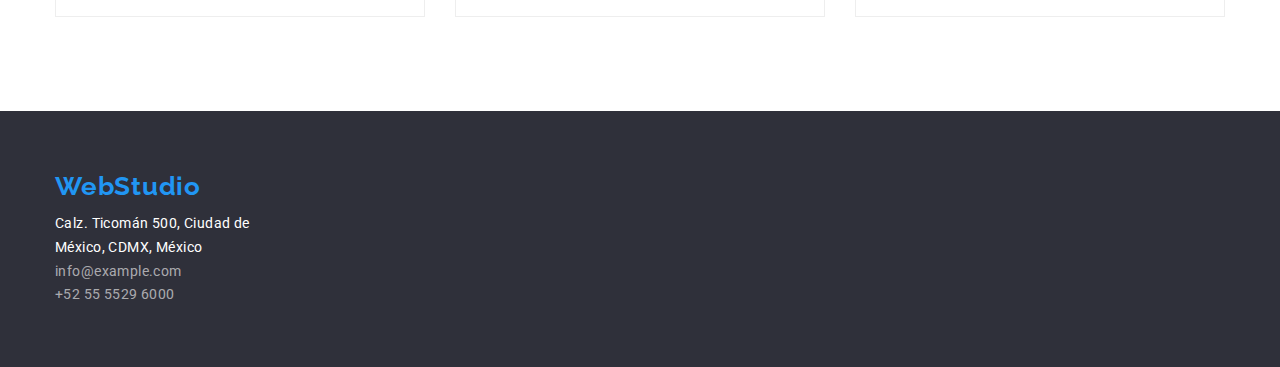
==== commit 26849ea2: "Correction" ====
--- a/portfolio.html
+++ b/portfolio.html
@@ -20,21 +20,23 @@
   <body>
     <header>
       <section>
-        <div class="flex container">
+        <div class="container">
           <a class="header-logo logo" href="./index.html">WebStudio</a>
           <nav>
             <ul class="flex navigation">
-              <li><a class="link-page" href="./index.html">Estudio</a></li>
-              <li>
-                <a class="link-page current" href="./portfolio.html"
-                  >Portafolio</a
-                >
+              <li class="link-page">
+                <a href="./index.html">Estudio</a>
               </li>
-              <li><a class="link-page" href="/contactos">Contactos</a></li>
+              <li class="link-page current">
+                <a href="./portfolio.html">Portafolio</a>
+              </li>
+              <li class="link-page">
+                <a href="./contactos.html">Contactos</a>
+              </li>
             </ul>
           </nav>
           <ul class="contact-header flex">
-            <li>
+            <li class="contact-division">
               <a class="header-mail" href="mailto:info@devstudio.com"
                 >info@devstudio.com</a
               >
--- a/css/styles.css
+++ b/css/styles.css
@@ -50,7 +50,7 @@
 }
 
 .navigation {
-  margin-left: 90px;
+  margin-left: 93px;
   padding: 25px 0;
   font-weight: 500;
   font-size: 14px;
@@ -58,13 +58,34 @@
   letter-spacing: 0.02em;
 }
 
+.contact-header {
+  margin-left: 356px;
+  padding: 25px 0px;
+  font-weight: 500;
+  font-size: 14px;
+  line-height: 1.14;
+}
+
+.header-mail {
+  color: #757575;
+}
+
+.header-phone {
+  color: #757575;
+}
+
+.contact-division {
+  margin-right: 50px;
+}
+
 .main-display {
+  padding: 200px 0;
   background: #2f303a;
 }
 
 .main-title {
   width: 696px;
-  padding: 30px 0;
+  margin: 0 auto 30px auto;
   font-weight: 900;
   font-size: 44px;
   line-height: 1.36;
@@ -83,11 +104,11 @@
 }
 
 .header-logo {
-  margin: 30px 0;
-}
-
-.link-page {
-  margin: 15px 25px;
+  padding: 25px 0;
+}
+
+.link-page:not(:last-child) {
+  margin-right: 50px;
 }
 
 button {
@@ -112,25 +133,24 @@
   color: #ffffff;
 }
 
-ul {
-  list-style: none;
-}
-
 .flex {
   display: flex;
 }
 
 .features {
   padding: 0;
-  gap: 30px;
 }
 
 .feature {
+  margin-bottom: 10px;
   font-weight: 700;
   font-size: 14px;
   line-height: 1.14;
   letter-spacing: 0.03em;
-  text-transform: uppercase;
+}
+
+.feature-division {
+  margin-right: 30px;
 }
 
 .feature-text {
@@ -141,7 +161,7 @@
   color: #757575;
 }
 
-.ul {
+ul {
   list-style: none;
   padding-left: 0;
   margin: 0;
@@ -160,30 +180,13 @@
   color: #2196f3;
 }
 
-.contact-header {
-  margin-left: 280px;
-  padding: 25px 0px;
-  font-weight: 500;
-  font-size: 14px;
-  line-height: 1.14;
-}
-
-.header-mail {
-  color: #757575;
-  margin: 5px 25px;
-}
-
-.header-phone {
-  color: #757575;
-  margin: 5px 5px 5px 25px;
-}
-
 .operations {
   padding: 0;
   gap: 30.26px;
 }
 
 .operation-title {
+  margin: 0 auto 40px auto;
   font-weight: 700;
   font-size: 36px;
   line-height: 1.17;
@@ -205,6 +208,7 @@
 }
 
 .team-title {
+  margin: 0 auto 35px auto;
   font-weight: 700;
   font-size: 36px;
   line-height: 1.17;
@@ -226,8 +230,12 @@
   height: 260px;
 }
 
+.member-description {
+  padding: 30px 44px;
+}
+
 .member-andres {
-  padding: 30px;
+  margin-bottom: 10px;
   font-weight: 500;
   font-size: 16px;
   line-height: 1.19;
@@ -235,7 +243,7 @@
 }
 
 .member-carla {
-  padding: 30px;
+  margin-bottom: 10px;
   font-weight: 500;
   font-size: 16px;
   line-height: 1.19;
@@ -243,7 +251,7 @@
 }
 
 .member-mario {
-  padding: 30px;
+  margin-bottom: 10px;
   font-weight: 500;
   font-size: 16px;
   line-height: 1.19;
@@ -251,7 +259,7 @@
 }
 
 .member-pablo {
-  padding: 30px;
+  margin-bottom: 10px;
   font-weight: 500;
   font-size: 16px;
   line-height: 1.19;
@@ -259,16 +267,17 @@
 }
 
 .member-text {
-  color: rgba(255, 255, 255, 0.6);
+  text-align: center;
+  color: #757575;
 }
 
 .filter {
+  margin: 12px auto 40px auto;
   justify-content: center;
   gap: 8px;
 }
 
 .projects {
-  margin-top: 50px;
   margin-bottom: 0;
   flex-wrap: wrap;
   padding: 0;
@@ -276,7 +285,7 @@
 }
 
 .project-title {
-  padding: 0 0 22px 0;
+  margin: 0 0 22px 0;
 }
 
 .project-description {
@@ -290,7 +299,7 @@
 }
 
 .basket {
-  padding: 0 0 6px 0;
+  margin: 0 0 6px 0;
 }
 
 footer {
@@ -307,6 +316,7 @@
 }
 
 address {
+  width: 230px;
   font-style: inherit;
   font-weight: 400;
   font-size: 14px;
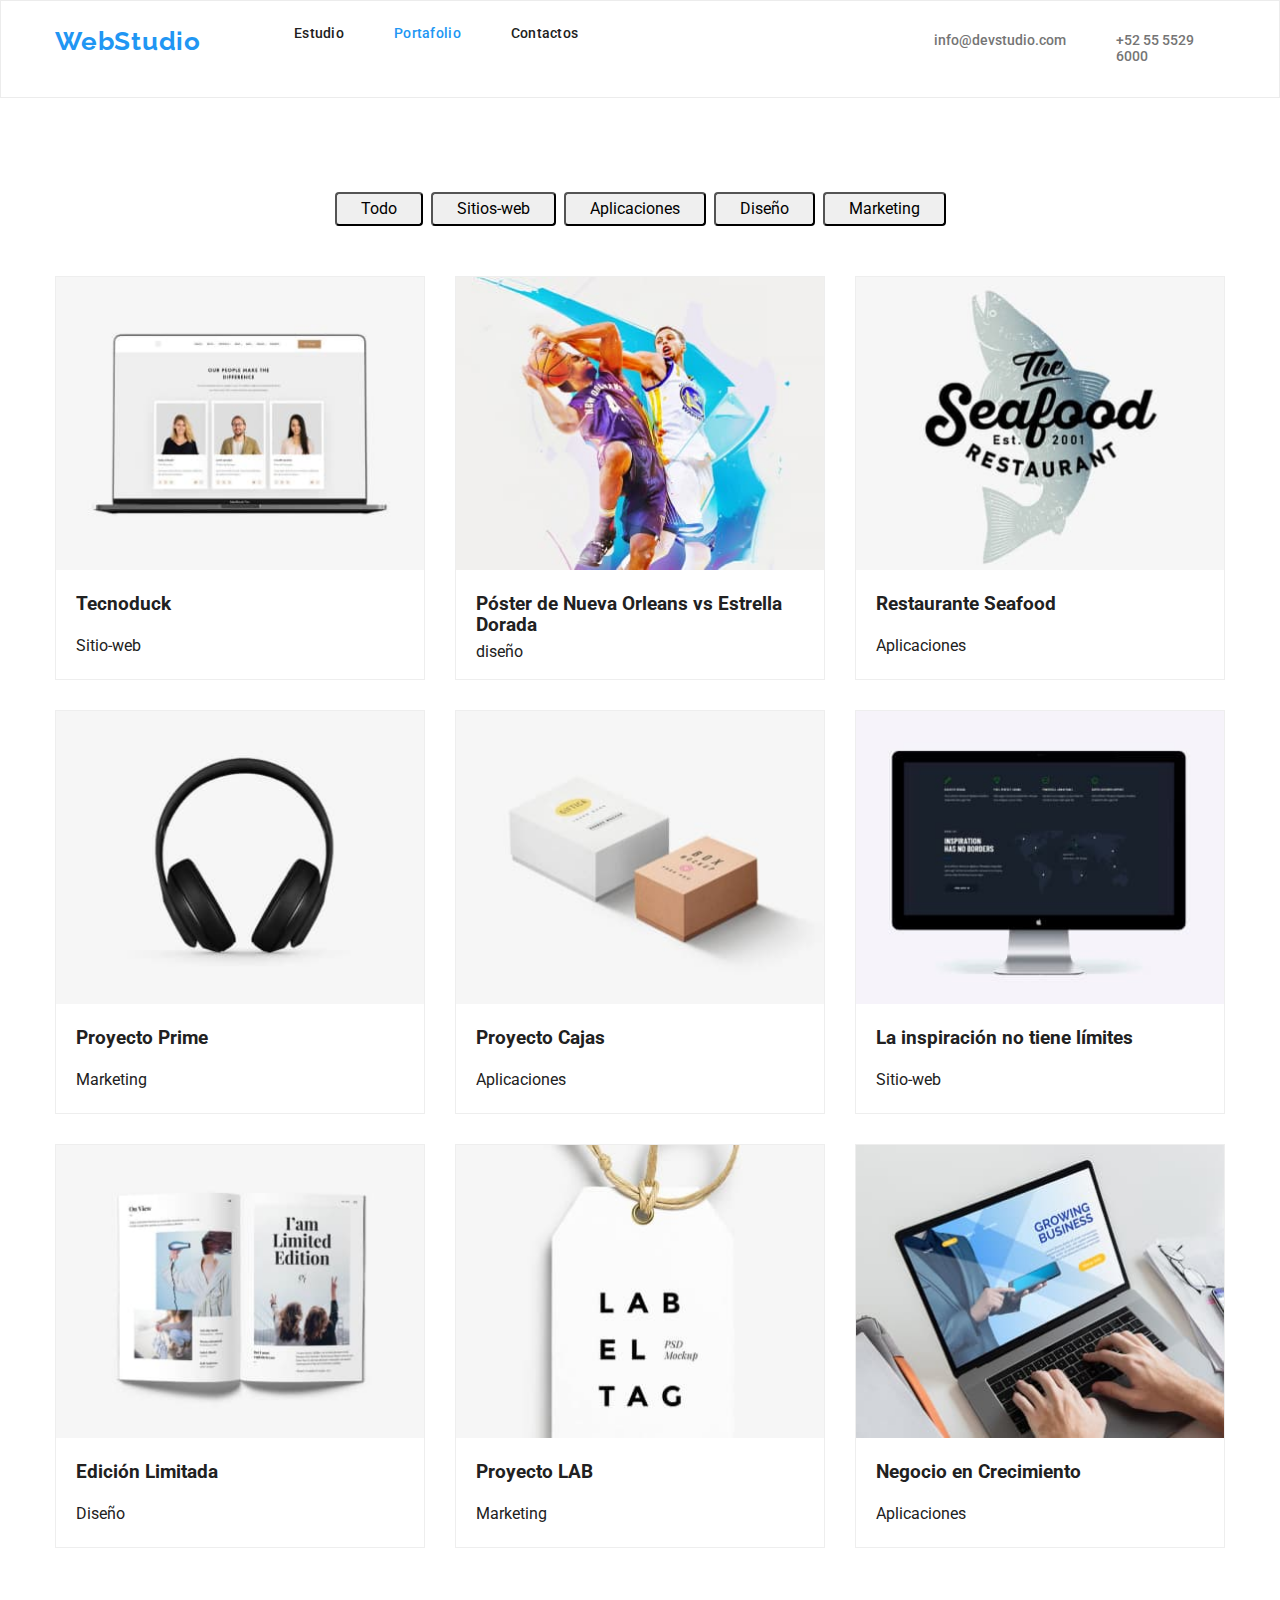
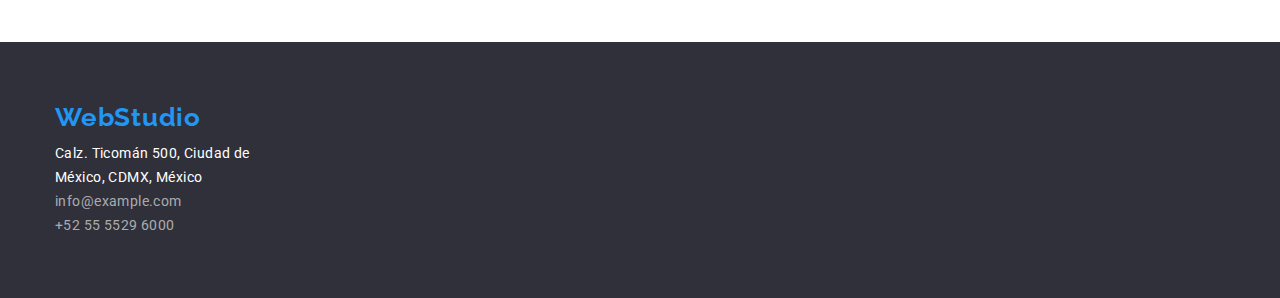
==== commit 8f3803c9: "Correction" ====
--- a/portfolio.html
+++ b/portfolio.html
@@ -20,7 +20,7 @@
   <body>
     <header>
       <section>
-        <div class="container">
+        <div class="flex container">
           <a class="header-logo logo" href="./index.html">WebStudio</a>
           <nav>
             <ul class="flex navigation">
--- a/css/styles.css
+++ b/css/styles.css
@@ -60,7 +60,7 @@
 
 .contact-header {
   margin-left: 356px;
-  padding: 25px 0px;
+  padding: 32px 0px;
   font-weight: 500;
   font-size: 14px;
   line-height: 1.14;
@@ -272,13 +272,13 @@
 }
 
 .filter {
-  margin: 12px auto 40px auto;
+  padding: 0;
   justify-content: center;
   gap: 8px;
 }
 
 .projects {
-  margin-bottom: 0;
+  margin: 50px 0 0 0;
   flex-wrap: wrap;
   padding: 0;
   gap: 30px;
